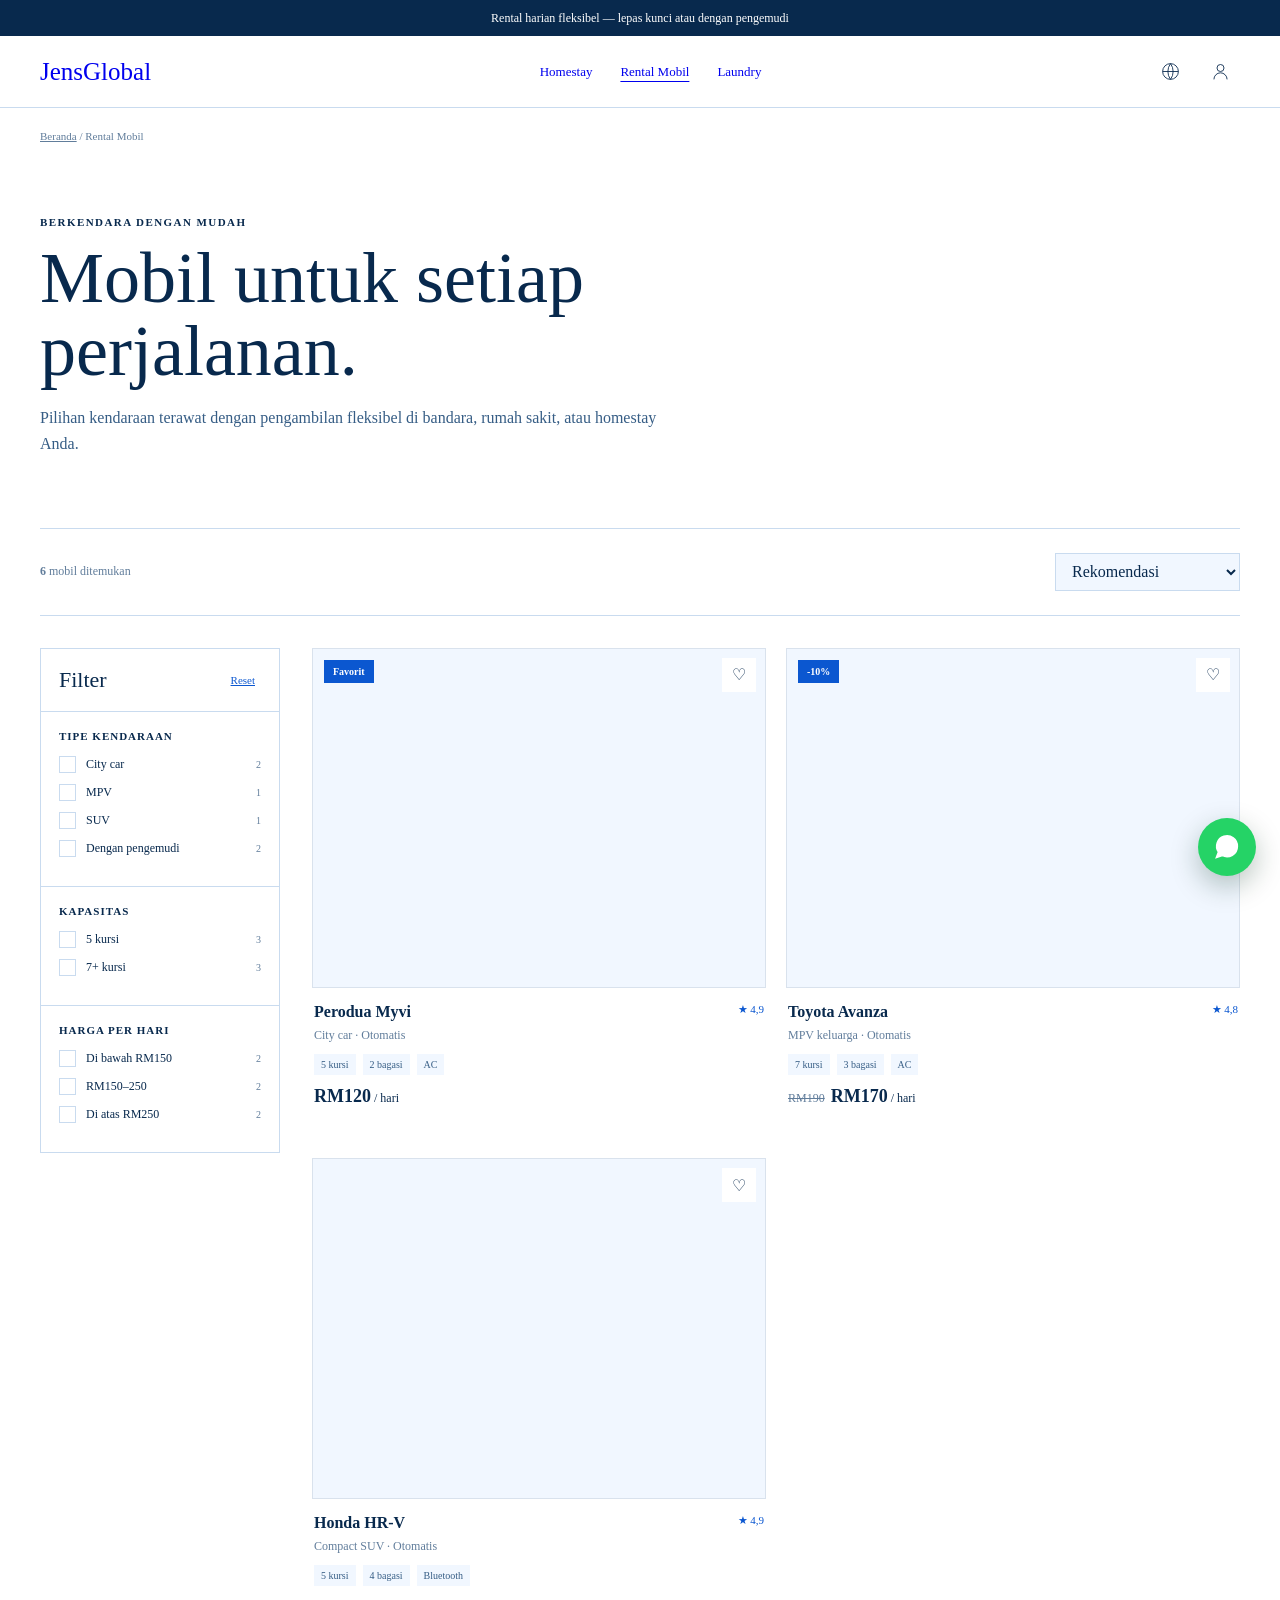
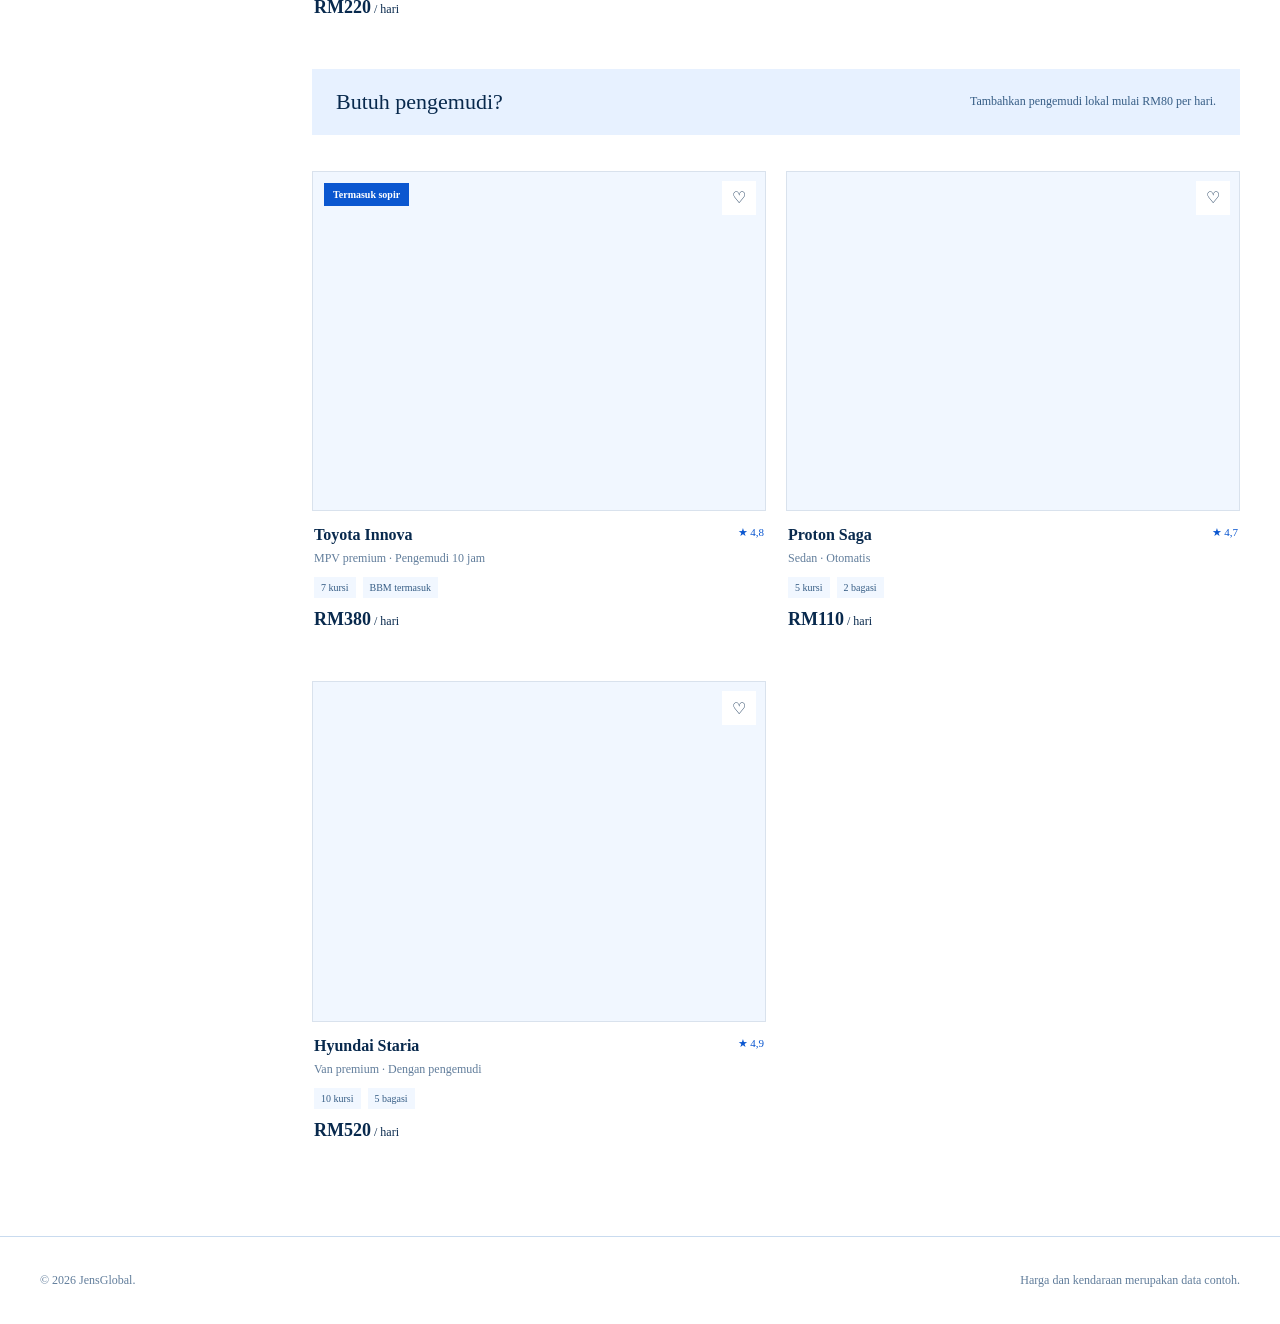
==== rent.html @ 8ec707c1 "first commit" ====
<!doctype html><html lang="id"><head><meta charset="utf-8"><meta name="viewport" content="width=device-width,initial-scale=1"><title>Rental Mobil Penang — JensGlobal</title><meta name="description" content="Daftar rental mobil JensGlobal di Penang."><link rel="stylesheet" href="listing.css"></head><body>
<div class="announce">Rental harian fleksibel — lepas kunci atau dengan pengemudi</div><header class="header"><div class="wrap header__inner"><a class="brand" href="index.html">JensGlobal</a><nav class="nav"><a href="home-stay.html">Homestay</a><a aria-current="page" href="rent.html">Rental Mobil</a><a href="laundry.html">Laundry</a><a href="index.html#cari">Jasa Titip</a></nav><div class="header__actions"><button class="icon-btn" aria-label="Ganti bahasa"><svg width="21" height="21" viewBox="0 0 24 24" fill="none" stroke="currentColor"><circle cx="12" cy="12" r="9"/><path d="M3 12h18M12 3a15 15 0 0 1 0 18M12 3a15 15 0 0 0 0 18"/></svg></button><button class="icon-btn" aria-label="Akun"><svg width="21" height="21" viewBox="0 0 24 24" fill="none" stroke="currentColor"><circle cx="12" cy="8" r="4"/><path d="M4.5 21a7.5 7.5 0 0 1 15 0"/></svg></button><button class="icon-btn menu-btn" aria-label="Menu">☰</button></div></div></header>
<main class="wrap"><div class="crumb"><a href="index.html">Beranda</a> / Rental Mobil</div><section class="intro"><div><span class="eyebrow">Berkendara dengan mudah</span><h1>Mobil untuk setiap<br>perjalanan.</h1><p>Pilihan kendaraan terawat dengan pengambilan fleksibel di bandara, rumah sakit, atau homestay Anda.</p></div></section>
<section class="toolbar"><span class="results"><b data-count>6</b> mobil ditemukan</span><select class="sort"><option>Rekomendasi</option><option>Harga terendah</option><option>Kapasitas terbesar</option></select></section>
<div class="catalog"><aside class="filter-sidebar" aria-label="Filter rental mobil"><div class="filter-sidebar__head"><h2>Filter</h2><button class="filter-reset" type="button">Reset</button></div><div class="filter-sidebar__body"><div class="filter-group"><h3>Tipe kendaraan</h3><label class="check-row"><input type="checkbox" name="type" value="city">City car<span>2</span></label><label class="check-row"><input type="checkbox" name="type" value="mpv">MPV<span>1</span></label><label class="check-row"><input type="checkbox" name="type" value="suv">SUV<span>1</span></label><label class="check-row"><input type="checkbox" name="type" value="driver">Dengan pengemudi<span>2</span></label></div><div class="filter-group"><h3>Kapasitas</h3><label class="check-row"><input type="checkbox" name="seats" value="five">5 kursi<span>3</span></label><label class="check-row"><input type="checkbox" name="seats" value="sevenplus">7+ kursi<span>3</span></label></div><div class="filter-group"><h3>Harga per hari</h3><label class="check-row"><input type="checkbox" name="price" value="under150">Di bawah RM150<span>2</span></label><label class="check-row"><input type="checkbox" name="price" value="150to250">RM150–250<span>2</span></label><label class="check-row"><input type="checkbox" name="price" value="over250">Di atas RM250<span>2</span></label></div></div></aside><section class="listing">
<a class="card" href="#" data-category="city" data-seats="5" data-price="120"><div class="card__media" style="background-image:url('https://images.unsplash.com/photo-1549317661-bd32c8ce0db2?auto=format&fit=crop&w=900&q=85')"><span class="badge">Favorit</span><button class="save" type="button">♡</button></div><div class="card__body"><div class="card__title-row"><h2>Perodua Myvi</h2><span class="rating">★ 4,9</span></div><p class="meta">City car · Otomatis</p><div class="features"><span class="feature">5 kursi</span><span class="feature">2 bagasi</span><span class="feature">AC</span></div><div class="price"><strong>RM120</strong> / hari</div></div></a>
<a class="card" href="rent-detail.html" data-category="mpv" data-seats="7" data-price="170"><div class="card__media" style="background-image:url('https://images.unsplash.com/photo-1502877338535-766e1452684a?auto=format&fit=crop&w=900&q=85')"><span class="badge">-10%</span><button class="save" type="button">♡</button></div><div class="card__body"><div class="card__title-row"><h2>Toyota Avanza</h2><span class="rating">★ 4,8</span></div><p class="meta">MPV keluarga · Otomatis</p><div class="features"><span class="feature">7 kursi</span><span class="feature">3 bagasi</span><span class="feature">AC</span></div><div class="price"><s>RM190</s><strong>RM170</strong> / hari</div></div></a>
<a class="card" href="#" data-category="suv" data-seats="5" data-price="220"><div class="card__media" style="background-image:url('https://images.unsplash.com/photo-1494976388531-d1058494cdd8?auto=format&fit=crop&w=900&q=85')"><button class="save" type="button">♡</button></div><div class="card__body"><div class="card__title-row"><h2>Honda HR-V</h2><span class="rating">★ 4,9</span></div><p class="meta">Compact SUV · Otomatis</p><div class="features"><span class="feature">5 kursi</span><span class="feature">4 bagasi</span><span class="feature">Bluetooth</span></div><div class="price"><strong>RM220</strong> / hari</div></div></a>
<div class="notice"><strong>Butuh pengemudi?</strong><span>Tambahkan pengemudi lokal mulai RM80 per hari.</span></div>
<a class="card" href="#" data-category="driver" data-seats="7" data-price="380"><div class="card__media" style="background-image:url('https://images.unsplash.com/photo-1552519507-da3b142c6e3d?auto=format&fit=crop&w=900&q=85')"><span class="badge">Termasuk sopir</span><button class="save" type="button">♡</button></div><div class="card__body"><div class="card__title-row"><h2>Toyota Innova</h2><span class="rating">★ 4,8</span></div><p class="meta">MPV premium · Pengemudi 10 jam</p><div class="features"><span class="feature">7 kursi</span><span class="feature">BBM termasuk</span></div><div class="price"><strong>RM380</strong> / hari</div></div></a>
<a class="card" href="#" data-category="city" data-seats="5" data-price="110"><div class="card__media" style="background-image:url('https://images.unsplash.com/photo-1553440569-bcc63803a83d?auto=format&fit=crop&w=900&q=85')"><button class="save" type="button">♡</button></div><div class="card__body"><div class="card__title-row"><h2>Proton Saga</h2><span class="rating">★ 4,7</span></div><p class="meta">Sedan · Otomatis</p><div class="features"><span class="feature">5 kursi</span><span class="feature">2 bagasi</span></div><div class="price"><strong>RM110</strong> / hari</div></div></a>
<a class="card" href="#" data-category="driver" data-seats="10" data-price="520"><div class="card__media" style="background-image:url('https://images.unsplash.com/photo-1533473359331-0135ef1b58bf?auto=format&fit=crop&w=900&q=85')"><button class="save" type="button">♡</button></div><div class="card__body"><div class="card__title-row"><h2>Hyundai Staria</h2><span class="rating">★ 4,9</span></div><p class="meta">Van premium · Dengan pengemudi</p><div class="features"><span class="feature">10 kursi</span><span class="feature">5 bagasi</span></div><div class="price"><strong>RM520</strong> / hari</div></div></a>
<div class="empty">Tidak ada mobil untuk filter ini.</div></section></div></main><footer class="footer"><div class="wrap footer__inner"><span>© 2026 JensGlobal.</span><span>Harga dan kendaraan merupakan data contoh.</span></div></footer><a class="whatsapp-float" href="https://wa.me/60123456789?text=Halo%20JensGlobal%2C%20saya%20ingin%20bertanya." target="_blank" rel="noopener" aria-label="Hubungi JensGlobal melalui WhatsApp"><svg viewBox="0 0 24 24" fill="none" stroke="currentColor" stroke-width="1.8" aria-hidden="true"><path d="M20 11.5a8 8 0 0 1-11.8 7L4 20l1.5-4A8 8 0 1 1 20 11.5Z"/><path d="M9 8.5c.5 2.5 2 4 4.5 5l1.5-1 2 1.5c-.8 1.7-2.1 2.2-3.8 1.7-3.5-1-5.9-3.4-6.9-6.9C5.8 7.1 6.3 5.8 8 5l1.5 2Z"/></svg></a>
<script>const cards=[...document.querySelectorAll('.card[data-category]')],checks=[...document.querySelectorAll('.filter-sidebar input')],count=document.querySelector('[data-count]'),empty=document.querySelector('.empty');const applyFilters=()=>{const types=checks.filter(x=>x.name==='type'&&x.checked).map(x=>x.value),seats=checks.filter(x=>x.name==='seats'&&x.checked).map(x=>x.value),prices=checks.filter(x=>x.name==='price'&&x.checked).map(x=>x.value);let shown=0;cards.forEach(card=>{const price=Number(card.dataset.price),seatCount=Number(card.dataset.seats),typeMatch=!types.length||types.includes(card.dataset.category),seatMatch=!seats.length||seats.some(x=>x==='five'?seatCount===5:seatCount>=7),priceMatch=!prices.length||prices.some(x=>x==='under150'?price<150:x==='150to250'?price>=150&&price<=250:price>250),visible=typeMatch&&seatMatch&&priceMatch;card.classList.toggle('hidden-card',!visible);if(visible)shown++});count.textContent=shown;empty.classList.toggle('is-visible',shown===0)};checks.forEach(x=>x.addEventListener('change',applyFilters));document.querySelector('.filter-reset').addEventListener('click',()=>{checks.forEach(x=>x.checked=false);applyFilters()});document.querySelectorAll('.save').forEach(btn=>btn.addEventListener('click',e=>{e.preventDefault();btn.textContent=btn.textContent==='♡'?'♥':'♡'}));</script></body></html>
---- listing.css ----
@import url("../ocean/css/tokens.css");
:root{color-scheme:light;--surface:#fff;--surface-muted:#f1f7ff;--ink:#08294d;--ink-soft:#0b3a6e;--ink-secondary:#365d85;--ink-muted:#617d9b;--line:#c9dbef;--fill-strong:#0b57d0;--on-fill-strong:#fff;--focus:#0b57d0;--on-image:#fff;--link:#0b57d0;--sale:#0b57d0;--on-sale:#fff;--linen:#e7f1ff;--stone:#c9ddf6;--tide:#0b57d0;--clay:#2878d0;--shadow-overlay:0 10px 36px rgba(5,50,105,.16)}
*{box-sizing:border-box}html{scroll-behavior:smooth}body{margin:0;background:var(--surface);color:var(--ink);font-family:var(--font-sans);letter-spacing:var(--tracking)}button,input,select{font:inherit;color:inherit}.wrap{width:min(100% - 32px,1200px);margin-inline:auto}.announce{height:36px;display:grid;place-items:center;background:var(--ink);color:#fff;font-size:12px}.header{height:72px;border-bottom:1px solid var(--line);background:#fff;position:sticky;top:0;z-index:20}.header__inner{height:100%;display:flex;align-items:center;justify-content:space-between;gap:24px}.brand{font-family:var(--font-display);font-size:25px;text-decoration:none}.nav{display:flex;gap:28px}.nav a{font-size:13px;text-decoration:none}.nav a:hover,.nav a[aria-current="page"]{text-decoration:underline;text-underline-offset:5px}.header__actions{display:flex;align-items:center;gap:10px}.icon-btn{width:40px;height:40px;border:0;background:transparent;display:grid;place-items:center}.crumb{padding:22px 0;font-size:11px;color:var(--ink-muted)}.crumb a{color:inherit}.intro{display:block;padding:48px 0 54px;border-bottom:1px solid var(--line)}.eyebrow{text-transform:uppercase;letter-spacing:.13em;font-size:11px;font-weight:700}.intro h1{font-family:var(--font-display);font-size:clamp(42px,6vw,72px);font-weight:400;line-height:1.02;margin:12px 0}.intro p{max-width:620px;line-height:1.65;color:var(--ink-secondary)}.toolbar{display:flex;align-items:center;justify-content:space-between;gap:18px;padding:24px 0;border-bottom:1px solid var(--line);position:sticky;top:72px;background:#fff;z-index:10}.filters{display:flex;gap:8px;overflow:auto}.chip{height:38px;padding:0 15px;border:1px solid var(--line);background:#fff;white-space:nowrap;cursor:pointer;font-size:12px}.chip[aria-pressed="true"],.chip:hover{background:var(--ink);border-color:var(--ink);color:#fff}.sort{height:38px;border:1px solid var(--line);background:var(--surface-muted);padding:0 34px 0 12px}.results{font-size:12px;color:var(--ink-muted);white-space:nowrap}.listing{display:grid;grid-template-columns:repeat(3,1fr);gap:36px 20px;padding:40px 0 80px}.card{display:flex;flex-direction:column;text-decoration:none;color:inherit;min-width:0}.card__media{aspect-ratio:4/3;background:var(--surface-muted);background-position:center;background-size:cover;position:relative;overflow:hidden}.card__media:after{content:"";position:absolute;inset:0;border:1px solid rgba(8,41,77,.1)}.card:hover .card__media{filter:saturate(.85)}.badge{position:absolute;left:12px;top:12px;z-index:1;background:var(--fill-strong);color:#fff;padding:6px 9px;font-size:10px;font-weight:700}.save{position:absolute;right:10px;top:10px;z-index:1;width:34px;height:34px;border:0;background:#fff;display:grid;place-items:center;cursor:pointer}.card__body{padding:15px 2px}.card__title-row{display:flex;justify-content:space-between;gap:12px}.card h2{font-size:16px;margin:0}.rating{font-size:11px;color:var(--link);white-space:nowrap}.meta{font-size:12px;color:var(--ink-muted);margin:7px 0}.features{display:flex;gap:7px;flex-wrap:wrap;margin:11px 0}.feature{padding:5px 7px;background:var(--surface-muted);font-size:10px;color:var(--ink-secondary)}.price{margin-top:auto;font-size:12px}.price strong{font-size:18px}.price s{color:var(--ink-muted);margin-right:6px}.notice{grid-column:1/-1;background:var(--linen);padding:20px 24px;display:flex;justify-content:space-between;gap:18px;align-items:center}.notice strong{font-family:var(--font-display);font-size:22px;font-weight:400}.notice span{font-size:12px;color:var(--ink-secondary)}.footer{border-top:1px solid var(--line);padding:36px 0}.footer__inner{display:flex;justify-content:space-between;gap:24px;font-size:12px;color:var(--ink-muted)}.empty{grid-column:1/-1;padding:70px 20px;text-align:center;background:var(--surface-muted);display:none}.empty.is-visible{display:block}.hidden-card{display:none}.menu-btn{display:none}
@media(max-width:900px){.nav{display:none}.menu-btn{display:grid}.intro{grid-template-columns:1fr}.intro__stat{max-width:420px}.listing{grid-template-columns:repeat(2,1fr)}.toolbar{top:72px;align-items:flex-start;flex-wrap:wrap}.filters{order:3;width:100%}}
@media(max-width:600px){.wrap{width:min(100% - 24px,1200px)}.header{height:60px}.toolbar{top:60px}.intro{padding:34px 0 40px}.intro h1{font-size:42px}.listing{grid-template-columns:1fr;gap:30px}.card__media{aspect-ratio:16/11}.notice{flex-direction:column;align-items:flex-start}.footer__inner{flex-direction:column}.results{display:none}}
.catalog{display:grid;grid-template-columns:240px minmax(0,1fr);gap:32px;align-items:start}.catalog .listing{grid-template-columns:repeat(2,minmax(0,1fr));padding-top:32px}.filter-sidebar{position:sticky;top:148px;border:1px solid var(--line);margin-top:32px;background:var(--surface)}.filter-sidebar__head{display:flex;align-items:center;justify-content:space-between;padding:18px;border-bottom:1px solid var(--line)}.filter-sidebar__head h2{font-family:var(--font-display);font-size:22px;font-weight:400;margin:0}.filter-reset{border:0;background:transparent;color:var(--link);font-size:11px;text-decoration:underline;cursor:pointer}.filter-group{padding:18px;border-bottom:1px solid var(--line)}.filter-group:last-child{border-bottom:0}.filter-group h3{font-size:11px;text-transform:uppercase;letter-spacing:.09em;margin:0 0 14px}.check-row{display:flex;align-items:center;gap:10px;margin:11px 0;font-size:12px;cursor:pointer}.check-row input{appearance:none;width:17px;height:17px;border:1px solid var(--line);background:#fff;margin:0;display:grid;place-items:center}.check-row input:checked{background:var(--fill-strong);border-color:var(--fill-strong)}.check-row input:checked:after{content:"✓";color:#fff;font-size:11px;font-weight:700}.check-row span:last-child{margin-left:auto;color:var(--ink-muted);font-size:10px}
@media(max-width:900px){.catalog{grid-template-columns:1fr}.filter-sidebar{position:static;margin-top:24px}.filter-sidebar__body{display:grid;grid-template-columns:1fr 1fr}.filter-group{border-right:1px solid var(--line)}.catalog .listing{padding-top:24px}}
@media(max-width:600px){.filter-sidebar__body{grid-template-columns:1fr}.filter-group{border-right:0}.catalog .listing{grid-template-columns:1fr}}
.nav a[href="jastip.html"],.nav a[href="index.html#cari"]{display:none}
.whatsapp-float{position:fixed;right:24px;bottom:24px;z-index:50;width:58px;height:58px;border-radius:50%;display:grid;place-items:center;background:#25d366;color:#fff;box-shadow:0 10px 28px rgba(6,45,24,.28);text-decoration:none;transition:transform .2s,box-shadow .2s}.whatsapp-float:hover{transform:translateY(-3px);box-shadow:0 14px 32px rgba(6,45,24,.34)}.whatsapp-float:focus-visible{outline:3px solid #08294d;outline-offset:3px}.whatsapp-float svg{width:30px;height:30px;fill:currentColor}@media(max-width:640px){.whatsapp-float{right:16px;bottom:16px;width:54px;height:54px}}
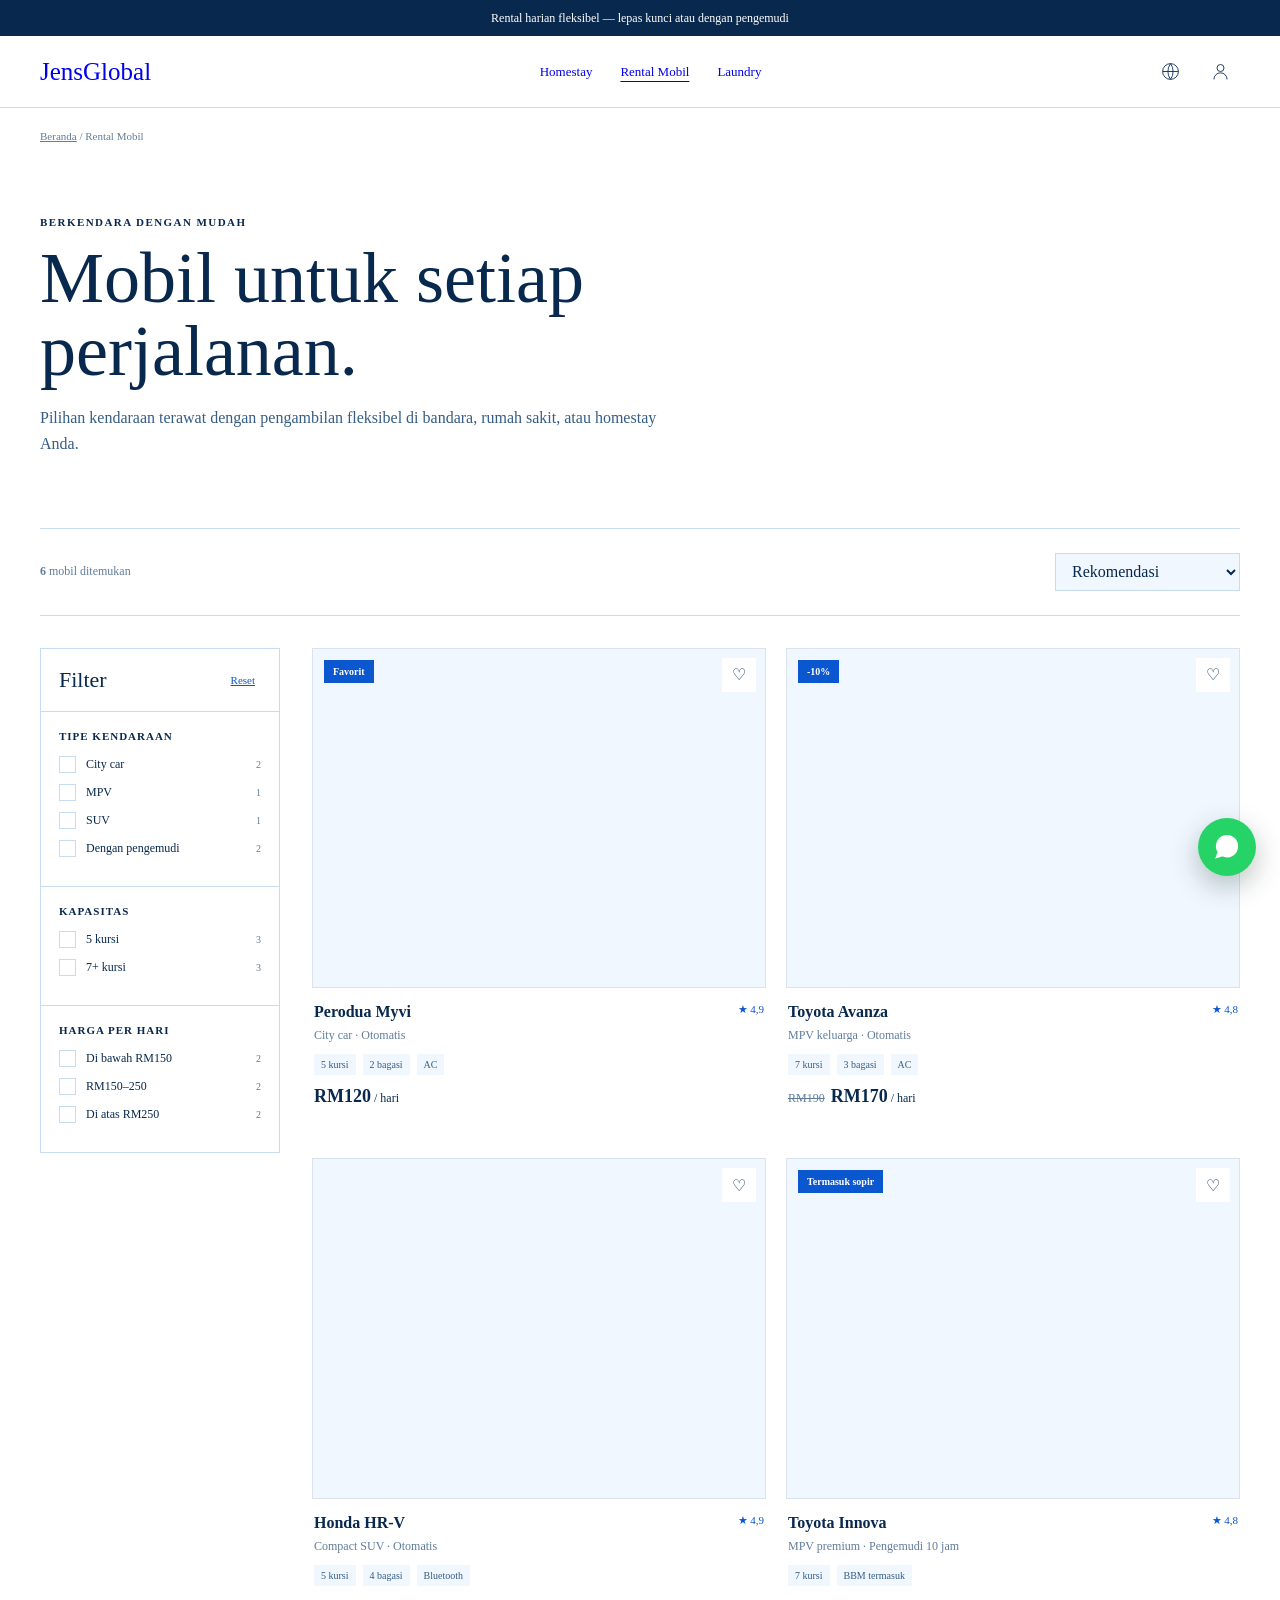
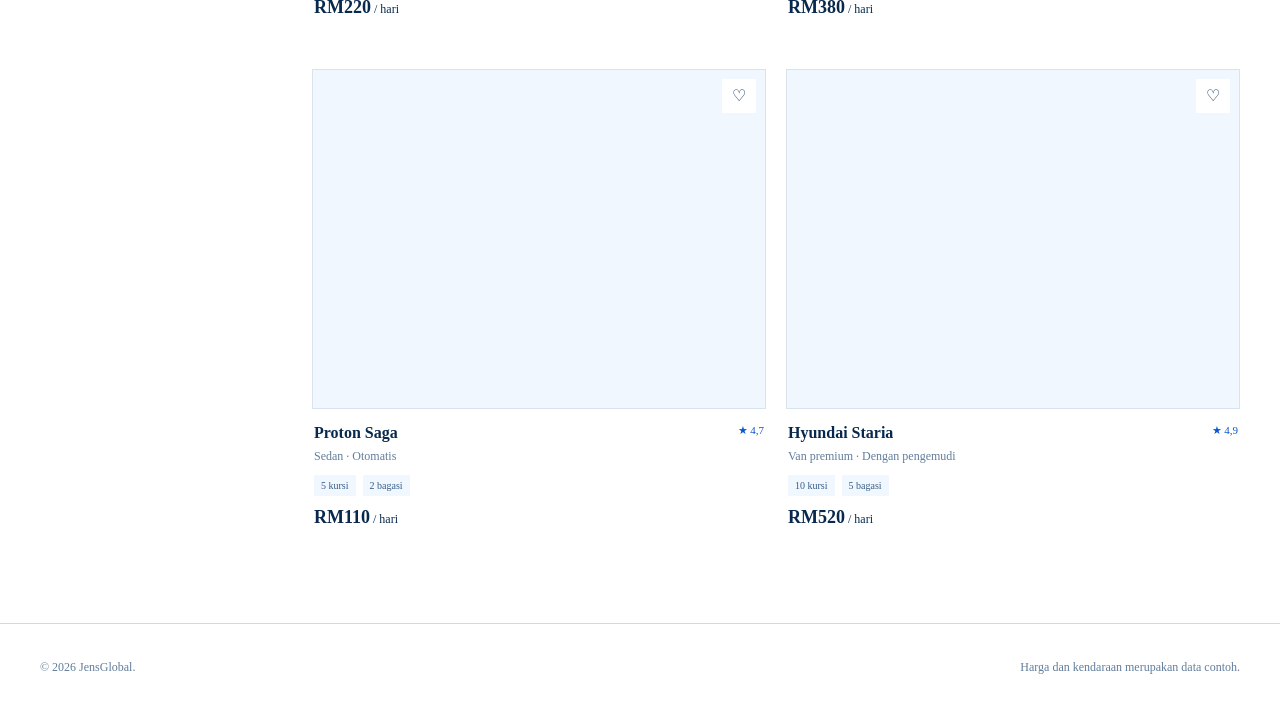
==== commit 4cd00cee: "update rend page" ====
--- a/rent.html
+++ b/rent.html
@@ -6,7 +6,6 @@
 <a class="card" href="#" data-category="city" data-seats="5" data-price="120"><div class="card__media" style="background-image:url('https://images.unsplash.com/photo-1549317661-bd32c8ce0db2?auto=format&fit=crop&w=900&q=85')"><span class="badge">Favorit</span><button class="save" type="button">♡</button></div><div class="card__body"><div class="card__title-row"><h2>Perodua Myvi</h2><span class="rating">★ 4,9</span></div><p class="meta">City car · Otomatis</p><div class="features"><span class="feature">5 kursi</span><span class="feature">2 bagasi</span><span class="feature">AC</span></div><div class="price"><strong>RM120</strong> / hari</div></div></a>
 <a class="card" href="rent-detail.html" data-category="mpv" data-seats="7" data-price="170"><div class="card__media" style="background-image:url('https://images.unsplash.com/photo-1502877338535-766e1452684a?auto=format&fit=crop&w=900&q=85')"><span class="badge">-10%</span><button class="save" type="button">♡</button></div><div class="card__body"><div class="card__title-row"><h2>Toyota Avanza</h2><span class="rating">★ 4,8</span></div><p class="meta">MPV keluarga · Otomatis</p><div class="features"><span class="feature">7 kursi</span><span class="feature">3 bagasi</span><span class="feature">AC</span></div><div class="price"><s>RM190</s><strong>RM170</strong> / hari</div></div></a>
 <a class="card" href="#" data-category="suv" data-seats="5" data-price="220"><div class="card__media" style="background-image:url('https://images.unsplash.com/photo-1494976388531-d1058494cdd8?auto=format&fit=crop&w=900&q=85')"><button class="save" type="button">♡</button></div><div class="card__body"><div class="card__title-row"><h2>Honda HR-V</h2><span class="rating">★ 4,9</span></div><p class="meta">Compact SUV · Otomatis</p><div class="features"><span class="feature">5 kursi</span><span class="feature">4 bagasi</span><span class="feature">Bluetooth</span></div><div class="price"><strong>RM220</strong> / hari</div></div></a>
-<div class="notice"><strong>Butuh pengemudi?</strong><span>Tambahkan pengemudi lokal mulai RM80 per hari.</span></div>
 <a class="card" href="#" data-category="driver" data-seats="7" data-price="380"><div class="card__media" style="background-image:url('https://images.unsplash.com/photo-1552519507-da3b142c6e3d?auto=format&fit=crop&w=900&q=85')"><span class="badge">Termasuk sopir</span><button class="save" type="button">♡</button></div><div class="card__body"><div class="card__title-row"><h2>Toyota Innova</h2><span class="rating">★ 4,8</span></div><p class="meta">MPV premium · Pengemudi 10 jam</p><div class="features"><span class="feature">7 kursi</span><span class="feature">BBM termasuk</span></div><div class="price"><strong>RM380</strong> / hari</div></div></a>
 <a class="card" href="#" data-category="city" data-seats="5" data-price="110"><div class="card__media" style="background-image:url('https://images.unsplash.com/photo-1553440569-bcc63803a83d?auto=format&fit=crop&w=900&q=85')"><button class="save" type="button">♡</button></div><div class="card__body"><div class="card__title-row"><h2>Proton Saga</h2><span class="rating">★ 4,7</span></div><p class="meta">Sedan · Otomatis</p><div class="features"><span class="feature">5 kursi</span><span class="feature">2 bagasi</span></div><div class="price"><strong>RM110</strong> / hari</div></div></a>
 <a class="card" href="#" data-category="driver" data-seats="10" data-price="520"><div class="card__media" style="background-image:url('https://images.unsplash.com/photo-1533473359331-0135ef1b58bf?auto=format&fit=crop&w=900&q=85')"><button class="save" type="button">♡</button></div><div class="card__body"><div class="card__title-row"><h2>Hyundai Staria</h2><span class="rating">★ 4,9</span></div><p class="meta">Van premium · Dengan pengemudi</p><div class="features"><span class="feature">10 kursi</span><span class="feature">5 bagasi</span></div><div class="price"><strong>RM520</strong> / hari</div></div></a>
